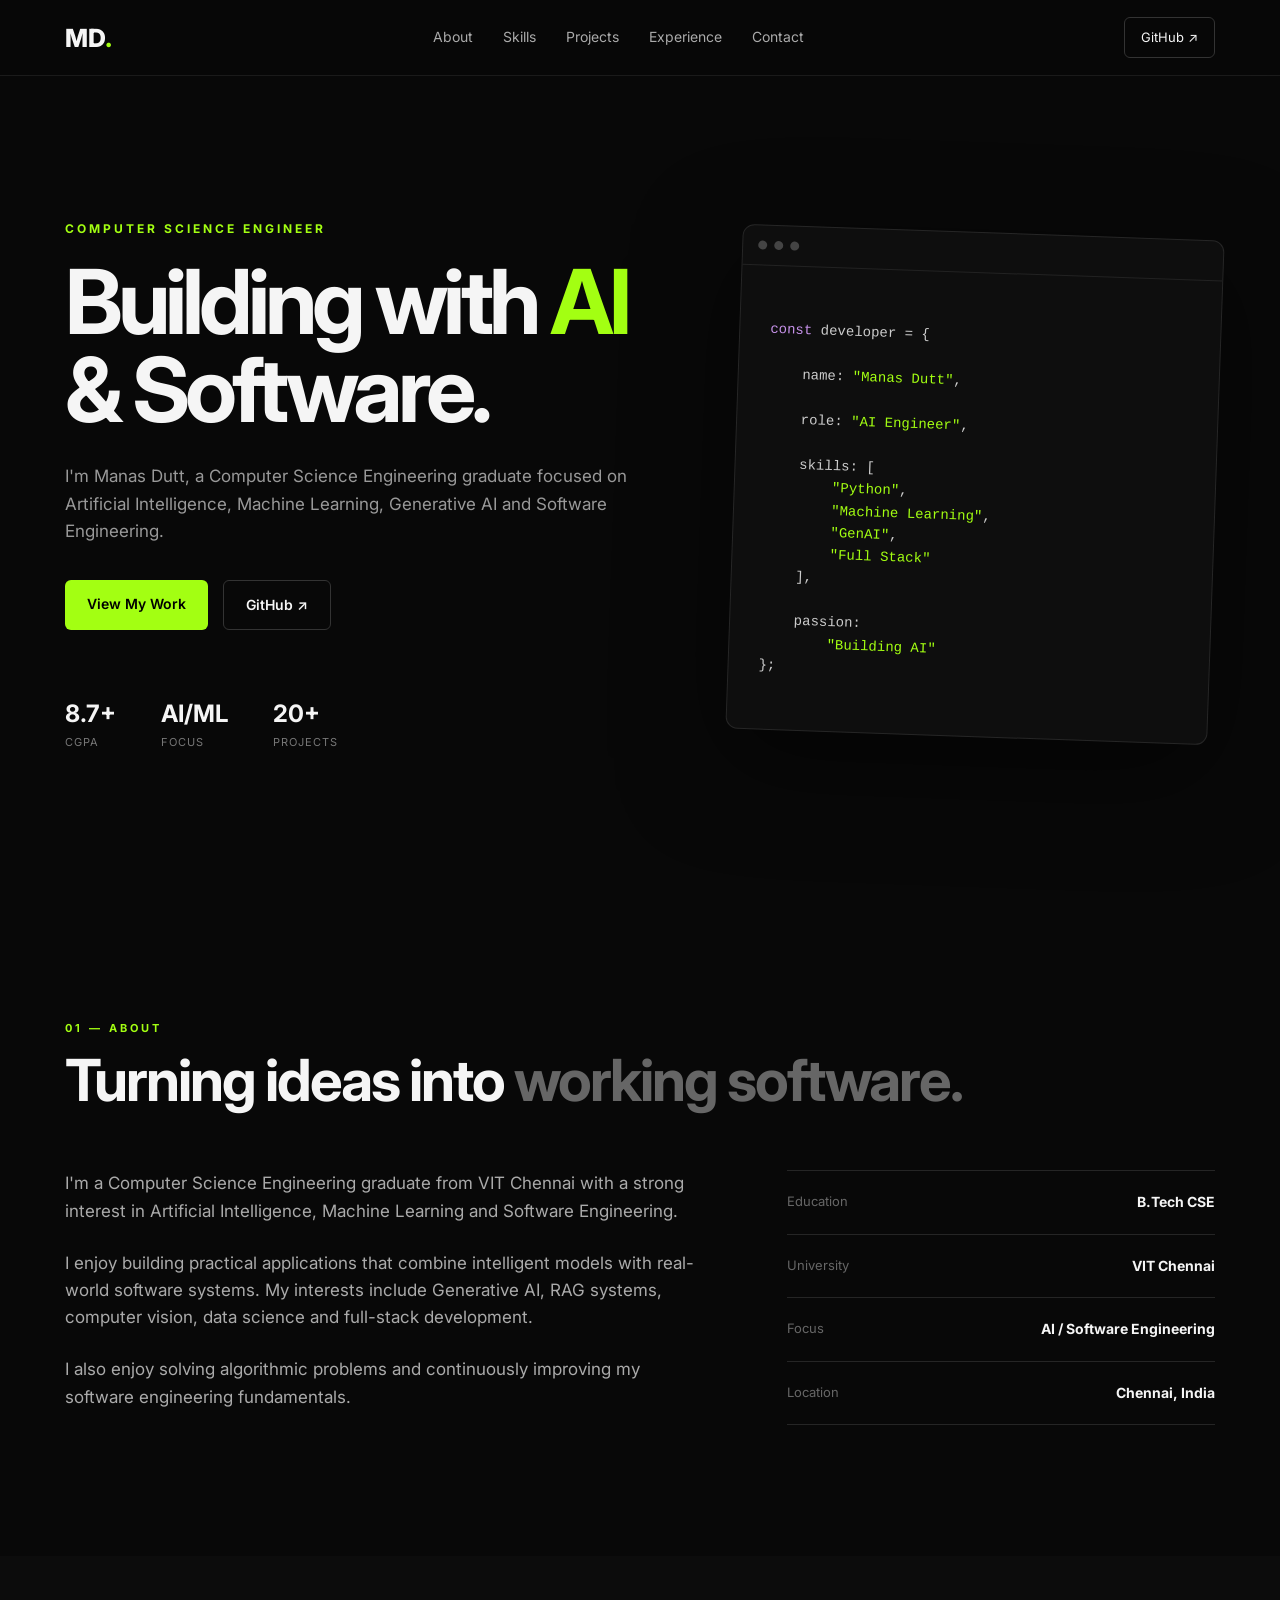
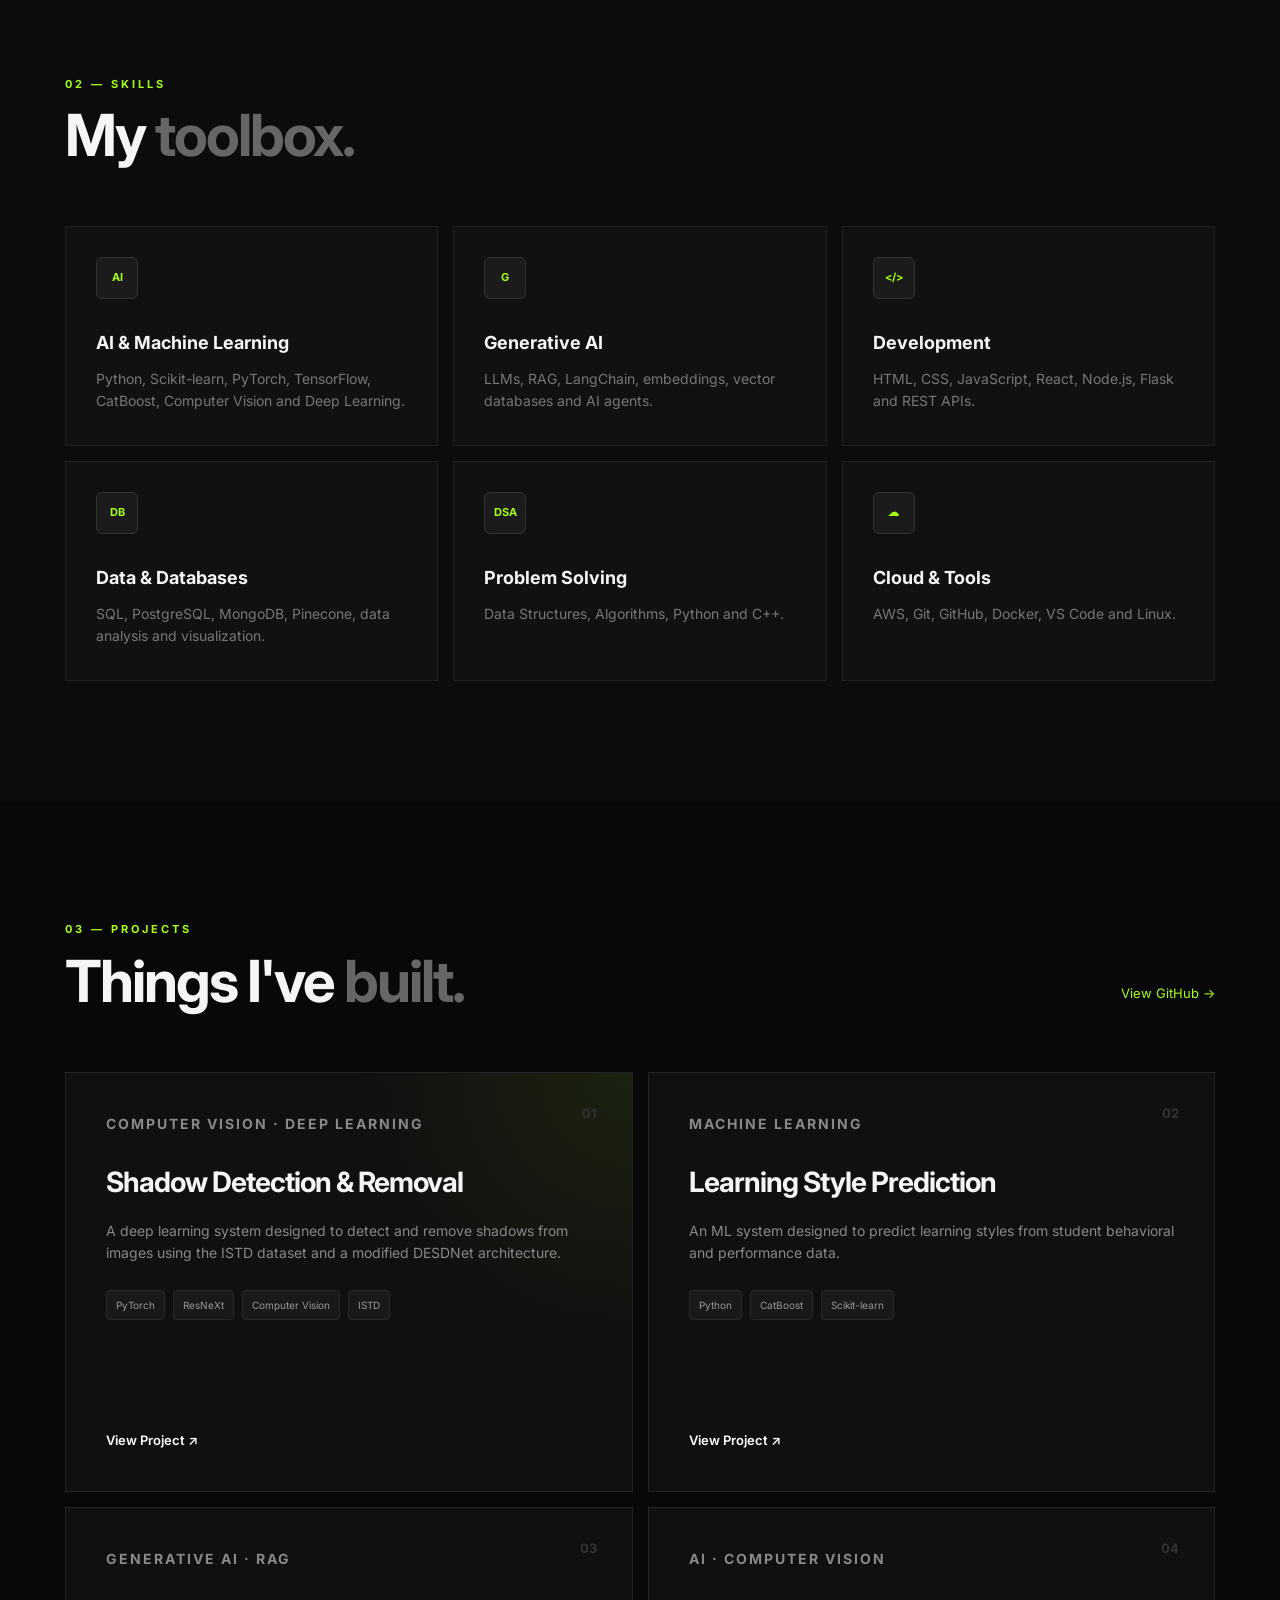
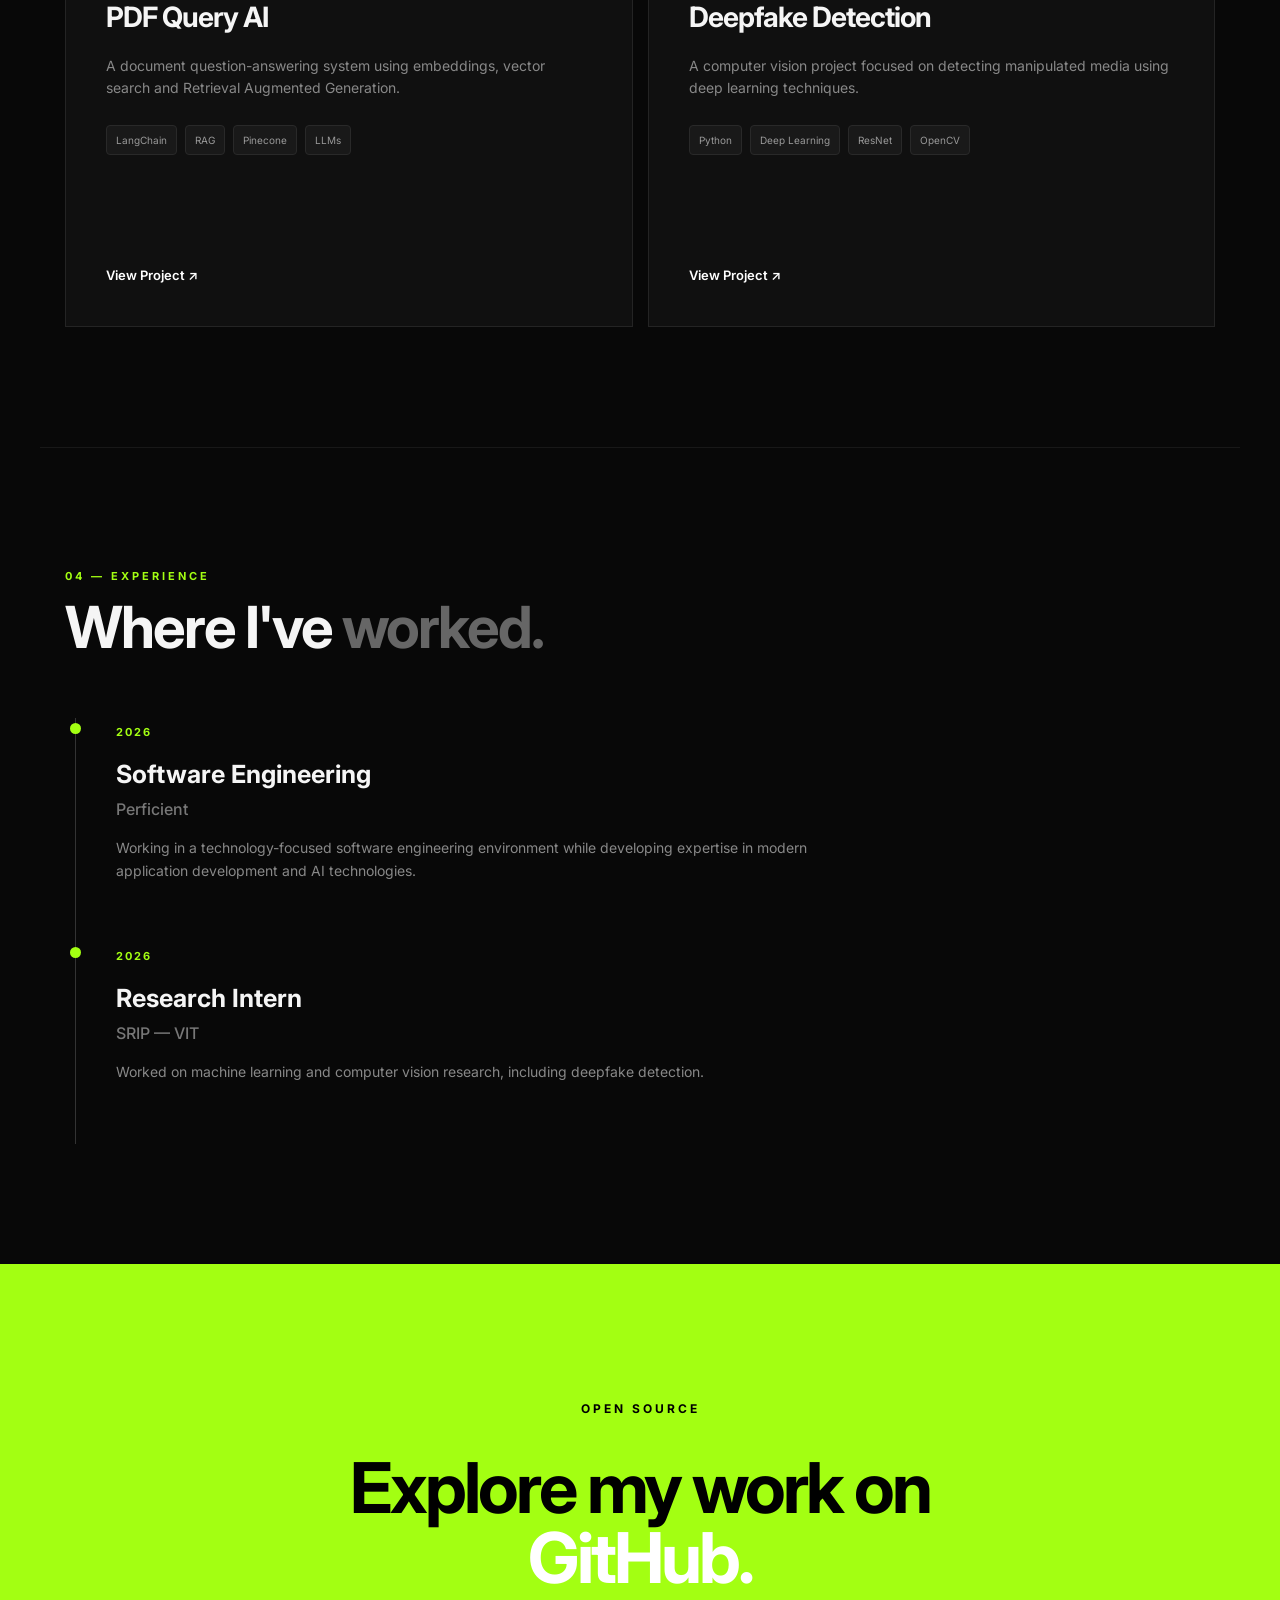
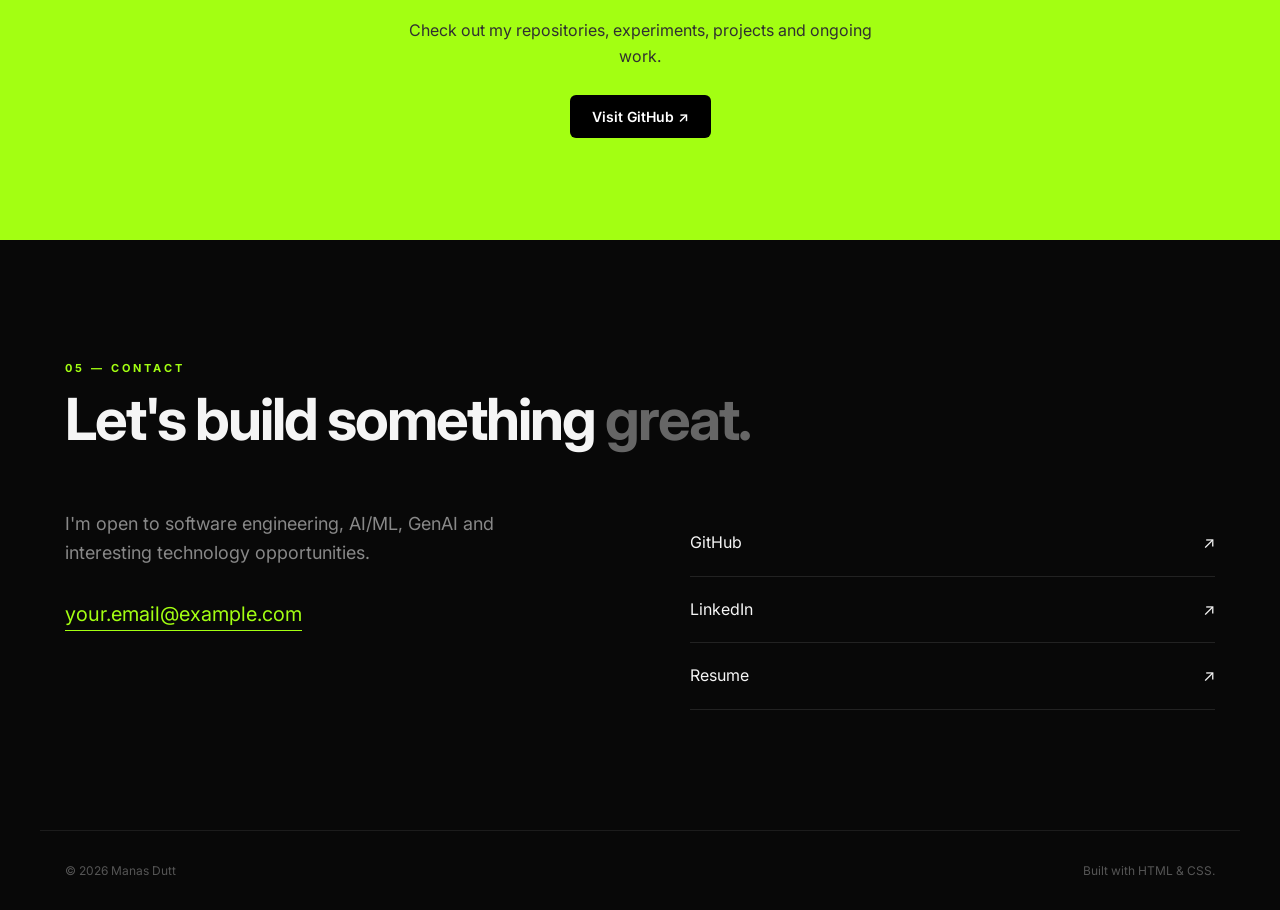
==== portfolio/index.html @ b327df37 "Add files via upload" ====
<!DOCTYPE html>
<html lang="en">
<head>
    <meta charset="UTF-8">
    <meta name="viewport" content="width=device-width, initial-scale=1.0">

    <title>Manas Dutt | AI & Software Engineer</title>

    <link rel="stylesheet" href="style.css">

    <link rel="preconnect" href="https://fonts.googleapis.com">
    <link rel="preconnect" href="https://fonts.gstatic.com" crossorigin>

    <link
        href="https://fonts.googleapis.com/css2?family=Inter:wght@400;500;600;700;800&display=swap"
        rel="stylesheet"
    >
</head>

<body>

<!-- ================= NAVBAR ================= -->

<header class="navbar">

    <div class="nav-container">

        <a href="#" class="logo">
            MD<span>.</span>
        </a>

        <nav>
            <a href="#about">About</a>
            <a href="#skills">Skills</a>
            <a href="#projects">Projects</a>
            <a href="#experience">Experience</a>
            <a href="#contact">Contact</a>
        </nav>

        <a
            href="https://github.com/manasdutt2003"
            target="_blank"
            class="github-btn"
        >
            GitHub ↗
        </a>

    </div>

</header>


<!-- ================= HERO ================= -->

<section class="hero">

    <div class="hero-content">

        <p class="eyebrow">
            COMPUTER SCIENCE ENGINEER
        </p>

        <h1>
            Building with
            <span>AI</span>
            & Software.
        </h1>

        <p class="hero-description">
            I'm Manas Dutt, a Computer Science Engineering graduate
            focused on Artificial Intelligence, Machine Learning,
            Generative AI and Software Engineering.
        </p>

        <div class="hero-buttons">

            <a href="#projects" class="primary-btn">
                View My Work
            </a>

            <a
                href="https://github.com/manasdutt2003"
                target="_blank"
                class="secondary-btn"
            >
                GitHub ↗
            </a>

        </div>


        <div class="hero-stats">

            <div>
                <strong>8.7+</strong>
                <span>CGPA</span>
            </div>

            <div>
                <strong>AI/ML</strong>
                <span>Focus</span>
            </div>

            <div>
                <strong>20+</strong>
                <span>Projects</span>
            </div>

        </div>

    </div>


    <!-- CODE VISUAL -->

    <div class="hero-visual">

        <div class="code-card">

            <div class="code-header">
                <span></span>
                <span></span>
                <span></span>
            </div>

            <pre><code>
<span class="purple">const</span> developer = {

    name: <span class="green">"Manas Dutt"</span>,

    role: <span class="green">"AI Engineer"</span>,

    skills: [
        <span class="green">"Python"</span>,
        <span class="green">"Machine Learning"</span>,
        <span class="green">"GenAI"</span>,
        <span class="green">"Full Stack"</span>
    ],

    passion:
        <span class="green">"Building AI"</span>
};
            </code></pre>

        </div>

    </div>

</section>


<!-- ================= ABOUT ================= -->

<section id="about" class="section">

    <div class="section-heading">

        <p>01 — ABOUT</p>

        <h2>
            Turning ideas into
            <span>working software.</span>
        </h2>

    </div>


    <div class="about-grid">

        <div class="about-text">

            <p>
                I'm a Computer Science Engineering graduate from
                VIT Chennai with a strong interest in Artificial
                Intelligence, Machine Learning and Software Engineering.
            </p>

            <p>
                I enjoy building practical applications that combine
                intelligent models with real-world software systems.
                My interests include Generative AI, RAG systems,
                computer vision, data science and full-stack development.
            </p>

            <p>
                I also enjoy solving algorithmic problems and continuously
                improving my software engineering fundamentals.
            </p>

        </div>


        <div class="about-card">

            <div class="about-item">
                <span>Education</span>
                <strong>B.Tech CSE</strong>
            </div>

            <div class="about-item">
                <span>University</span>
                <strong>VIT Chennai</strong>
            </div>

            <div class="about-item">
                <span>Focus</span>
                <strong>AI / Software Engineering</strong>
            </div>

            <div class="about-item">
                <span>Location</span>
                <strong>Chennai, India</strong>
            </div>

        </div>

    </div>

</section>


<!-- ================= SKILLS ================= -->

<section id="skills" class="section skills-section">

    <div class="section-heading">

        <p>02 — SKILLS</p>

        <h2>
            My <span>toolbox.</span>
        </h2>

    </div>


    <div class="skills-grid">


        <div class="skill-card">

            <div class="skill-icon">
                AI
            </div>

            <h3>
                AI & Machine Learning
            </h3>

            <p>
                Python, Scikit-learn, PyTorch, TensorFlow,
                CatBoost, Computer Vision and Deep Learning.
            </p>

        </div>


        <div class="skill-card">

            <div class="skill-icon">
                G
            </div>

            <h3>
                Generative AI
            </h3>

            <p>
                LLMs, RAG, LangChain, embeddings,
                vector databases and AI agents.
            </p>

        </div>


        <div class="skill-card">

            <div class="skill-icon">
                &lt;/&gt;
            </div>

            <h3>
                Development
            </h3>

            <p>
                HTML, CSS, JavaScript, React,
                Node.js, Flask and REST APIs.
            </p>

        </div>


        <div class="skill-card">

            <div class="skill-icon">
                DB
            </div>

            <h3>
                Data & Databases
            </h3>

            <p>
                SQL, PostgreSQL, MongoDB, Pinecone,
                data analysis and visualization.
            </p>

        </div>


        <div class="skill-card">

            <div class="skill-icon">
                DSA
            </div>

            <h3>
                Problem Solving
            </h3>

            <p>
                Data Structures, Algorithms,
                Python and C++.
            </p>

        </div>


        <div class="skill-card">

            <div class="skill-icon">
                ☁
            </div>

            <h3>
                Cloud & Tools
            </h3>

            <p>
                AWS, Git, GitHub, Docker,
                VS Code and Linux.
            </p>

        </div>

    </div>

</section>


<!-- ================= PROJECTS ================= -->

<section id="projects" class="section">

    <div class="section-heading project-heading">

        <div>

            <p>03 — PROJECTS</p>

            <h2>
                Things I've <span>built.</span>
            </h2>

        </div>


        <a
            href="https://github.com/manasdutt2003?tab=repositories"
            target="_blank"
            class="text-link"
        >
            View GitHub →
        </a>

    </div>


    <div class="projects-grid">


        <!-- PROJECT 1 -->

        <article class="project-card featured">

            <div class="project-number">
                01
            </div>

            <div class="project-content">

                <p class="project-type">
                    COMPUTER VISION · DEEP LEARNING
                </p>

                <h3>
                    Shadow Detection & Removal
                </h3>

                <p>
                    A deep learning system designed to detect and
                    remove shadows from images using the ISTD dataset
                    and a modified DESDNet architecture.
                </p>

                <div class="tags">

                    <span>PyTorch</span>
                    <span>ResNeXt</span>
                    <span>Computer Vision</span>
                    <span>ISTD</span>

                </div>

                <a
                    href="https://github.com/manasdutt2003/Shadow_detection_and_removal"
                    target="_blank"
                    class="project-link"
                >
                    View Project ↗
                </a>

            </div>

        </article>


        <!-- PROJECT 2 -->

        <article class="project-card">

            <div class="project-number">
                02
            </div>

            <div class="project-content">

                <p class="project-type">
                    MACHINE LEARNING
                </p>

                <h3>
                    Learning Style Prediction
                </h3>

                <p>
                    An ML system designed to predict learning styles
                    from student behavioral and performance data.
                </p>

                <div class="tags">

                    <span>Python</span>
                    <span>CatBoost</span>
                    <span>Scikit-learn</span>

                </div>

                <a
                    href="https://github.com/manasdutt2003"
                    target="_blank"
                    class="project-link"
                >
                    View Project ↗
                </a>

            </div>

        </article>


        <!-- PROJECT 3 -->

        <article class="project-card">

            <div class="project-number">
                03
            </div>

            <div class="project-content">

                <p class="project-type">
                    GENERATIVE AI · RAG
                </p>

                <h3>
                    PDF Query AI
                </h3>

                <p>
                    A document question-answering system using
                    embeddings, vector search and Retrieval
                    Augmented Generation.
                </p>

                <div class="tags">

                    <span>LangChain</span>
                    <span>RAG</span>
                    <span>Pinecone</span>
                    <span>LLMs</span>

                </div>

                <a
                    href="https://github.com/manasdutt2003/PDF_Query_using_LangChain_and_Cassandra"
                    target="_blank"
                    class="project-link"
                >
                    View Project ↗
                </a>

            </div>

        </article>


        <!-- PROJECT 4 -->

        <article class="project-card">

            <div class="project-number">
                04
            </div>

            <div class="project-content">

                <p class="project-type">
                    AI · COMPUTER VISION
                </p>

                <h3>
                    Deepfake Detection
                </h3>

                <p>
                    A computer vision project focused on detecting
                    manipulated media using deep learning techniques.
                </p>

                <div class="tags">

                    <span>Python</span>
                    <span>Deep Learning</span>
                    <span>ResNet</span>
                    <span>OpenCV</span>

                </div>

                <a
                    href="https://github.com/manasdutt2003"
                    target="_blank"
                    class="project-link"
                >
                    View Project ↗
                </a>

            </div>

        </article>


    </div>

</section>


<!-- ================= EXPERIENCE ================= -->

<section id="experience" class="section experience-section">

    <div class="section-heading">

        <p>04 — EXPERIENCE</p>

        <h2>
            Where I've <span>worked.</span>
        </h2>

    </div>


    <div class="timeline">


        <div class="timeline-item">

            <div class="timeline-dot"></div>

            <div class="timeline-content">

                <span class="timeline-date">
                    2026
                </span>

                <h3>
                    Software Engineering
                </h3>

                <h4>
                    Perficient
                </h4>

                <p>
                    Working in a technology-focused software engineering
                    environment while developing expertise in modern
                    application development and AI technologies.
                </p>

            </div>

        </div>


        <div class="timeline-item">

            <div class="timeline-dot"></div>

            <div class="timeline-content">

                <span class="timeline-date">
                    2026
                </span>

                <h3>
                    Research Intern
                </h3>

                <h4>
                    SRIP — VIT
                </h4>

                <p>
                    Worked on machine learning and computer vision
                    research, including deepfake detection.
                </p>

            </div>

        </div>


    </div>

</section>


<!-- ================= GITHUB CTA ================= -->

<section class="github-section">

    <div class="github-content">

        <p class="eyebrow">
            OPEN SOURCE
        </p>

        <h2>
            Explore my work on
            <span>GitHub.</span>
        </h2>

        <p>
            Check out my repositories, experiments,
            projects and ongoing work.
        </p>

        <a
            href="https://github.com/manasdutt2003"
            target="_blank"
            class="primary-btn"
        >
            Visit GitHub ↗
        </a>

    </div>

</section>


<!-- ================= CONTACT ================= -->

<section id="contact" class="section contact-section">

    <div class="section-heading">

        <p>05 — CONTACT</p>

        <h2>
            Let's build something <span>great.</span>
        </h2>

    </div>


    <div class="contact-grid">

        <div>

            <p class="contact-description">

                I'm open to software engineering,
                AI/ML, GenAI and interesting
                technology opportunities.

            </p>

            <!-- CHANGE THIS EMAIL -->

            <a
                href="mailto:your.email@example.com"
                class="email-link"
            >
                your.email@example.com
            </a>

        </div>


        <div class="social-links">

            <a
                href="https://github.com/manasdutt2003"
                target="_blank"
            >
                GitHub
                <span>↗</span>
            </a>

            <!-- ADD YOUR LINKEDIN URL -->

            <a
                href="https://www.linkedin.com/"
                target="_blank"
            >
                LinkedIn
                <span>↗</span>
            </a>

            <!-- ADD YOUR RESUME FILE -->

            <a href="resume.pdf">
                Resume
                <span>↗</span>
            </a>

        </div>

    </div>

</section>


<!-- ================= FOOTER ================= -->

<footer>

    <p>
        © 2026 Manas Dutt
    </p>

    <p>
        Built with HTML & CSS.
    </p>

</footer>


</body>
</html>
---- portfolio/style.css ----
/* =========================================
   GLOBAL
========================================= */

* {
    margin: 0;
    padding: 0;
    box-sizing: border-box;
}

html {
    scroll-behavior: smooth;
}

body {
    font-family: "Inter", sans-serif;
    background: #080808;
    color: #f5f5f5;
    line-height: 1.6;
}

a {
    text-decoration: none;
    color: inherit;
}

:root {
    --background: #080808;
    --card: #111111;
    --border: #252525;
    --text: #f5f5f5;
    --muted: #999999;
    --accent: #a3ff12;
}


/* =========================================
   NAVBAR
========================================= */

.navbar {
    position: fixed;
    top: 0;
    width: 100%;
    z-index: 1000;

    background: rgba(8, 8, 8, 0.85);
    backdrop-filter: blur(15px);

    border-bottom: 1px solid rgba(255, 255, 255, 0.08);
}

.nav-container {
    max-width: 1200px;
    margin: auto;

    height: 75px;

    display: flex;
    align-items: center;
    justify-content: space-between;

    padding: 0 25px;
}

.logo {
    font-size: 25px;
    font-weight: 800;
}

.logo span {
    color: var(--accent);
}

nav {
    display: flex;
    gap: 30px;
}

nav a {
    font-size: 14px;
    color: #aaa;
    transition: 0.3s;
}

nav a:hover {
    color: var(--accent);
}

.github-btn {
    border: 1px solid #333;
    padding: 9px 16px;
    border-radius: 6px;

    font-size: 13px;

    transition: 0.3s;
}

.github-btn:hover {
    border-color: var(--accent);
    color: var(--accent);
}


/* =========================================
   HERO
========================================= */

.hero {
    max-width: 1200px;
    min-height: 100vh;

    margin: auto;

    padding: 150px 25px 80px;

    display: grid;
    grid-template-columns: 1.1fr 0.9fr;

    align-items: center;

    gap: 80px;
}

.eyebrow {
    color: var(--accent);

    font-size: 12px;
    font-weight: 700;

    letter-spacing: 3px;

    margin-bottom: 20px;
}

.hero h1 {
    font-size: clamp(55px, 7vw, 92px);

    line-height: 0.98;

    letter-spacing: -5px;

    max-width: 750px;
}

.hero h1 span {
    color: var(--accent);
}

.hero-description {
    color: var(--muted);

    font-size: 17px;

    max-width: 600px;

    margin-top: 30px;
}

.hero-buttons {
    display: flex;

    gap: 15px;

    margin-top: 35px;
}

.primary-btn,
.secondary-btn {
    padding: 13px 22px;

    border-radius: 6px;

    font-size: 14px;
    font-weight: 600;

    transition: 0.3s;
}

.primary-btn {
    background: var(--accent);

    color: #000;
}

.primary-btn:hover {
    transform: translateY(-3px);

    box-shadow:
        0 10px 30px rgba(163, 255, 18, 0.15);
}

.secondary-btn {
    border: 1px solid #333;
}

.secondary-btn:hover {
    border-color: var(--accent);

    color: var(--accent);
}


/* =========================================
   HERO STATS
========================================= */

.hero-stats {
    display: flex;

    gap: 45px;

    margin-top: 65px;
}

.hero-stats div {
    display: flex;

    flex-direction: column;
}

.hero-stats strong {
    font-size: 24px;
}

.hero-stats span {
    color: #777;

    font-size: 11px;

    text-transform: uppercase;

    letter-spacing: 1px;
}


/* =========================================
   CODE CARD
========================================= */

.code-card {
    background: #0e0e0e;

    border: 1px solid #262626;

    border-radius: 12px;

    box-shadow:
        0 30px 100px rgba(0, 0, 0, 0.5);

    transform: rotate(2deg);

    transition: 0.4s;
}

.code-card:hover {
    transform:
        rotate(0deg)
        translateY(-8px);
}

.code-header {
    height: 40px;

    display: flex;

    align-items: center;

    gap: 7px;

    padding: 0 15px;

    border-bottom: 1px solid #222;
}

.code-header span {
    width: 9px;
    height: 9px;

    border-radius: 50%;

    background: #444;
}

.code-card pre {
    padding: 30px;

    font-size: 14px;

    overflow-x: auto;
}

.code-card code {
    color: #ccc;
}

.purple {
    color: #c792ea;
}

.green {
    color: var(--accent);
}


/* =========================================
   SECTIONS
========================================= */

.section {
    max-width: 1200px;

    margin: auto;

    padding: 120px 25px;
}

.section-heading {
    margin-bottom: 60px;
}

.section-heading p {
    color: var(--accent);

    font-size: 11px;

    font-weight: 700;

    letter-spacing: 3px;

    margin-bottom: 12px;
}

.section-heading h2 {
    font-size: clamp(35px, 5vw, 58px);

    letter-spacing: -2px;

    line-height: 1.05;
}

.section-heading h2 span {
    color: #666;
}


/* =========================================
   ABOUT
========================================= */

.about-grid {
    display: grid;

    grid-template-columns: 1.2fr 0.8fr;

    gap: 80px;
}

.about-text {
    color: #aaa;

    font-size: 17px;
}

.about-text p {
    margin-bottom: 25px;
}

.about-card {
    border-top: 1px solid var(--border);
}

.about-item {
    padding: 20px 0;

    border-bottom: 1px solid var(--border);

    display: flex;

    justify-content: space-between;

    gap: 20px;
}

.about-item span {
    color: #666;

    font-size: 13px;
}

.about-item strong {
    font-size: 14px;

    text-align: right;
}


/* =========================================
   SKILLS
========================================= */

.skills-section {
    max-width: none;

    background: #0c0c0c;

    padding-left:
        max(25px, calc((100vw - 1150px) / 2));

    padding-right:
        max(25px, calc((100vw - 1150px) / 2));
}

.skills-grid {
    display: grid;

    grid-template-columns: repeat(3, 1fr);

    gap: 15px;
}

.skill-card {
    background: #111;

    border: 1px solid #202020;

    padding: 30px;

    min-height: 220px;

    transition: 0.3s;
}

.skill-card:hover {
    transform: translateY(-5px);

    border-color: #444;
}

.skill-icon {
    width: 42px;
    height: 42px;

    display: flex;

    align-items: center;
    justify-content: center;

    background: #1b1b1b;

    border: 1px solid #333;

    border-radius: 6px;

    color: var(--accent);

    font-size: 11px;

    font-weight: 700;

    margin-bottom: 30px;
}

.skill-card h3 {
    font-size: 18px;

    margin-bottom: 10px;
}

.skill-card p {
    color: #777;

    font-size: 14px;
}


/* =========================================
   PROJECTS
========================================= */

.project-heading {
    display: flex;

    justify-content: space-between;

    align-items: end;
}

.text-link {
    color: var(--accent);

    font-size: 13px;

    margin-bottom: 8px;
}

.projects-grid {
    display: grid;

    grid-template-columns: repeat(2, 1fr);

    gap: 15px;
}

.project-card {
    position: relative;

    background: #101010;

    border: 1px solid #242424;

    padding: 40px;

    min-height: 420px;

    overflow: hidden;

    transition: 0.3s;
}

.project-card:hover {
    border-color: #444;

    transform: translateY(-5px);
}

.project-card.featured {
    background:
        radial-gradient(
            circle at top right,
            rgba(163, 255, 18, 0.08),
            transparent 40%
        ),
        #101010;
}

.project-number {
    position: absolute;

    top: 30px;
    right: 35px;

    color: #333;

    font-size: 13px;

    font-weight: 700;
}

.project-content {
    position: relative;

    z-index: 2;

    height: 100%;

    display: flex;

    flex-direction: column;

    align-items: flex-start;
}

.project-type {
    color: var(--accent);

    font-size: 10px;

    letter-spacing: 2px;

    font-weight: 700;

    margin-bottom: 25px;
}

.project-card h3 {
    font-size: 28px;

    margin-bottom: 15px;

    letter-spacing: -1px;
}

.project-card p {
    color: #888;

    font-size: 14px;

    max-width: 500px;
}

.tags {
    display: flex;

    flex-wrap: wrap;

    gap: 8px;

    margin-top: 25px;
}

.tags span {
    background: #191919;

    border: 1px solid #292929;

    color: #999;

    padding: 6px 9px;

    font-size: 10px;

    border-radius: 4px;
}

.project-link {
    margin-top: auto;

    padding-top: 40px;

    color: white;

    font-size: 13px;

    font-weight: 600;

    transition: 0.3s;
}

.project-link:hover {
    color: var(--accent);
}


/* =========================================
   EXPERIENCE
========================================= */

.experience-section {
    border-top: 1px solid #181818;
}

.timeline {
    max-width: 800px;

    border-left: 1px solid #333;

    padding-left: 40px;

    margin-left: 10px;
}

.timeline-item {
    position: relative;

    padding-bottom: 60px;
}

.timeline-dot {
    position: absolute;

    width: 11px;
    height: 11px;

    border-radius: 50%;

    background: var(--accent);

    left: -46px;

    top: 5px;
}

.timeline-date {
    color: var(--accent);

    font-size: 11px;

    font-weight: 700;

    letter-spacing: 2px;
}

.timeline-content h3 {
    margin-top: 10px;

    font-size: 25px;
}

.timeline-content h4 {
    color: #777;

    font-weight: 500;

    margin-top: 3px;
}

.timeline-content p {
    color: #888;

    margin-top: 15px;

    font-size: 14px;
}


/* =========================================
   GITHUB SECTION
========================================= */

.github-section {
    background: var(--accent);

    color: #000;

    padding: 110px 25px;

    text-align: center;
}

.github-content {
    max-width: 700px;

    margin: auto;
}

.github-section .eyebrow {
    color: #000;
}

.github-section h2 {
    font-size: clamp(40px, 6vw, 70px);

    line-height: 1;

    letter-spacing: -3px;
}

.github-section h2 span {
    color: white;
}

.github-section p {
    margin: 25px auto 35px;

    max-width: 500px;

    color: #303030;
}

.github-section .primary-btn {
    background: #000;

    color: white;
}


/* =========================================
   CONTACT
========================================= */

.contact-grid {
    display: grid;

    grid-template-columns: 1fr 1fr;

    gap: 100px;
}

.contact-description {
    color: #888;

    font-size: 18px;

    max-width: 500px;

    margin-bottom: 30px;
}

.email-link {
    color: var(--accent);

    font-size: 20px;

    border-bottom: 1px solid var(--accent);

    padding-bottom: 4px;
}

.social-links {
    display: flex;

    flex-direction: column;
}

.social-links a {
    padding: 20px 0;

    border-bottom: 1px solid #222;

    display: flex;

    justify-content: space-between;

    font-size: 16px;

    transition: 0.3s;
}

.social-links a:hover {
    color: var(--accent);

    padding-left: 10px;
}


/* =========================================
   FOOTER
========================================= */

footer {
    border-top: 1px solid #1c1c1c;

    max-width: 1200px;

    margin: auto;

    padding: 30px 25px;

    display: flex;

    justify-content: space-between;

    color: #555;

    font-size: 12px;
}


/* =========================================
   TABLET
========================================= */

@media (max-width: 900px) {

    nav {
        display: none;
    }

    .hero {
        grid-template-columns: 1fr;

        gap: 50px;
    }

    .hero-visual {
        max-width: 650px;
    }

    .about-grid {
        grid-template-columns: 1fr;
    }

    .skills-grid {
        grid-template-columns: repeat(2, 1fr);
    }

    .projects-grid {
        grid-template-columns: 1fr;
    }

    .contact-grid {
        grid-template-columns: 1fr;

        gap: 50px;
    }

}


/* =========================================
   MOBILE
========================================= */

@media (max-width: 600px) {

    .nav-container {
        height: 65px;
    }

    .github-btn {
        display: none;
    }

    .hero {
        padding-top: 120px;
    }

    .hero h1 {
        font-size: 54px;

        letter-spacing: -3px;
    }

    .hero-description {
        font-size: 15px;
    }

    .hero-stats {
        gap: 25px;
    }

    .section {
        padding-top: 80px;

        padding-bottom: 80px;
    }

    .skills-grid {
        grid-template-columns: 1fr;
    }

    .project-card {
        padding: 30px;

        min-height: 400px;
    }

    .project-card h3 {
        font-size: 24px;
    }

    .code-card pre {
        padding: 20px;

        font-size: 11px;
    }

    .github-section {
        padding: 80px 25px;
    }

    footer {
        flex-direction: column;

        gap: 10px;
    }

}
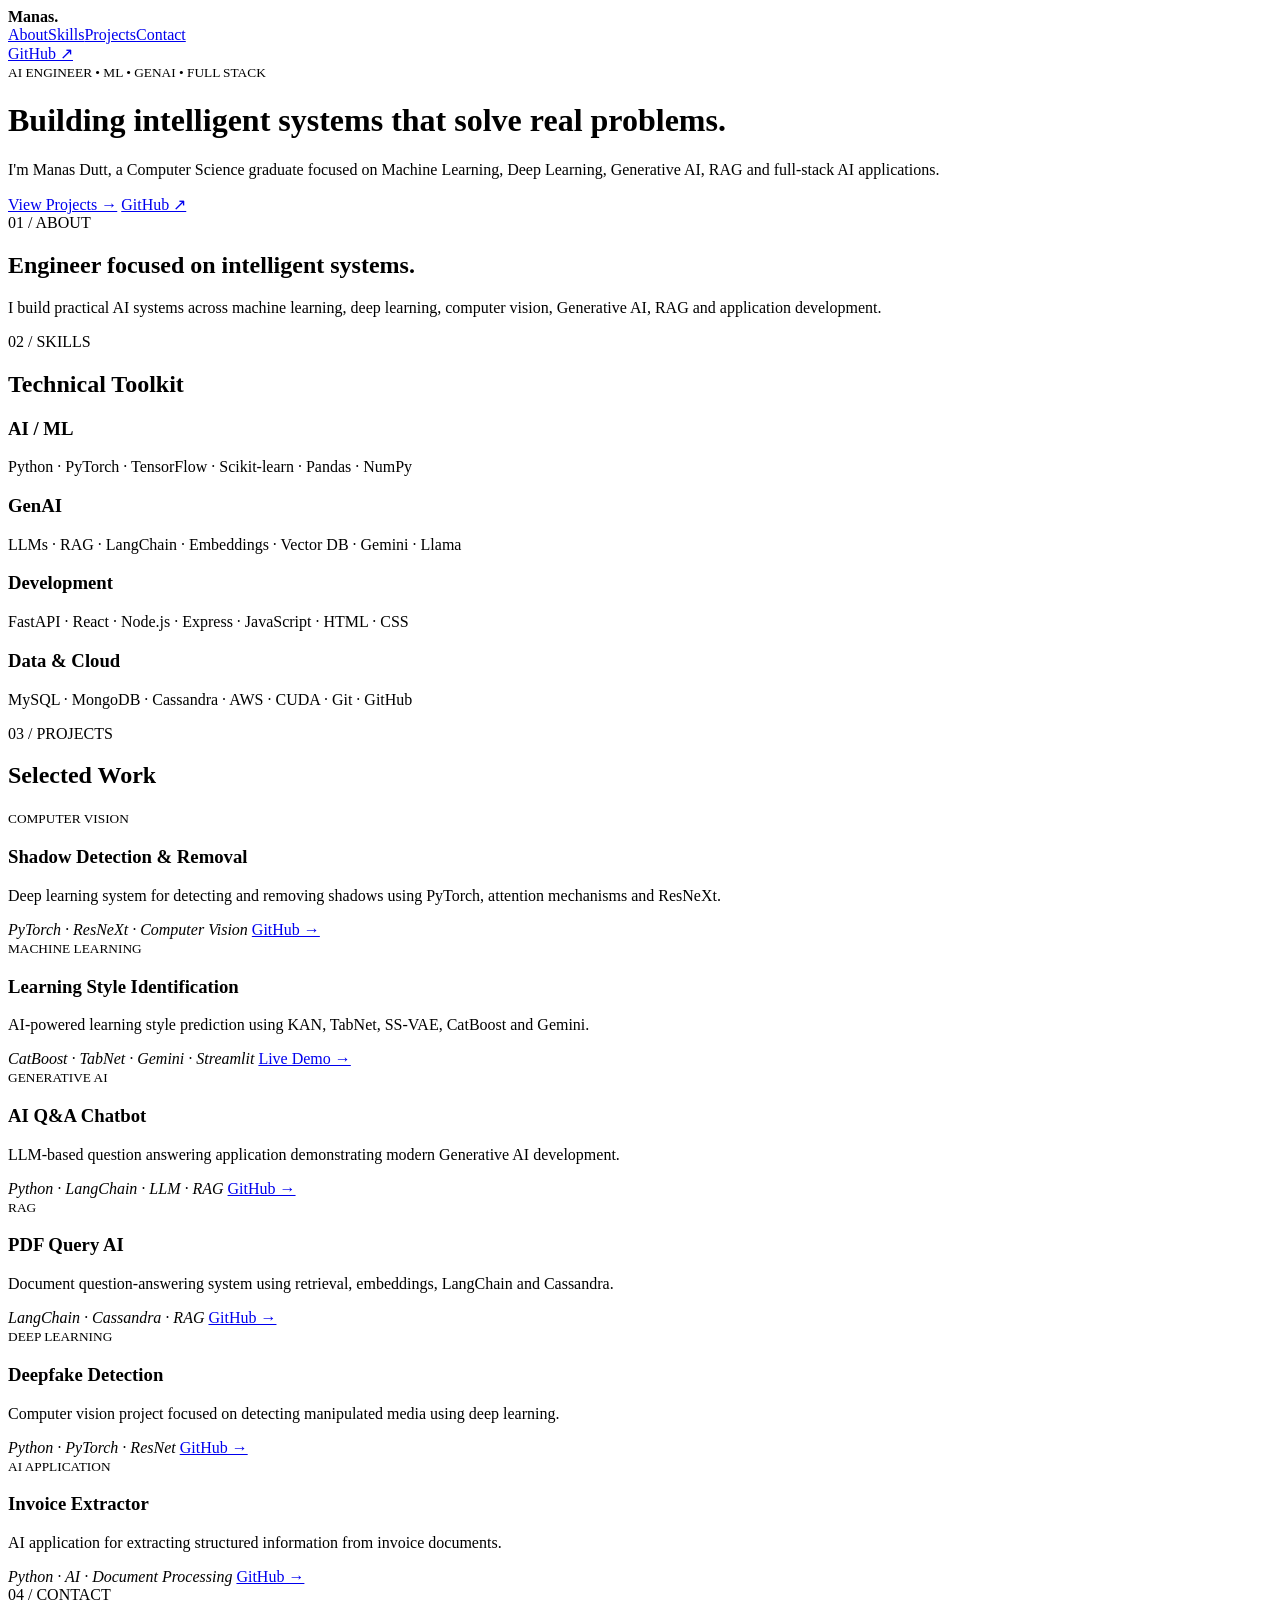
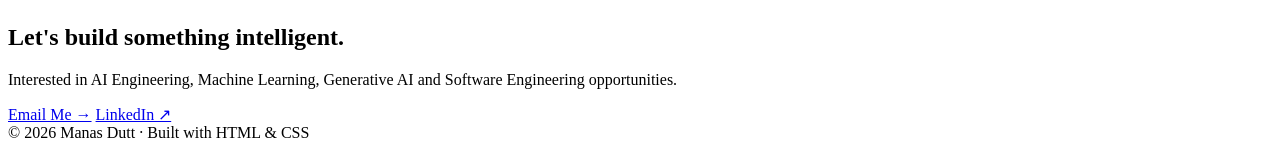
==== commit 43f1110a: "Add files via upload" ====
--- a/portfolio/index.html
+++ b/portfolio/index.html
@@ -1,771 +1,110 @@
 <!DOCTYPE html>
 <html lang="en">
 <head>
-    <meta charset="UTF-8">
-    <meta name="viewport" content="width=device-width, initial-scale=1.0">
-
-    <title>Manas Dutt | AI & Software Engineer</title>
-
-    <link rel="stylesheet" href="style.css">
-
-    <link rel="preconnect" href="https://fonts.googleapis.com">
-    <link rel="preconnect" href="https://fonts.gstatic.com" crossorigin>
-
-    <link
-        href="https://fonts.googleapis.com/css2?family=Inter:wght@400;500;600;700;800&display=swap"
-        rel="stylesheet"
-    >
+<meta charset="UTF-8">
+<meta name="viewport" content="width=device-width,initial-scale=1">
+<title>Manas Dutt | AI Engineer</title>
+<link rel="stylesheet" href="index.css">
 </head>
-
 <body>
 
-<!-- ================= NAVBAR ================= -->
+<nav>
+  <b>Manas<span>.</span></b>
+  <div><a href="#about">About</a><a href="#skills">Skills</a><a href="#projects">Projects</a><a href="#contact">Contact</a></div>
+  <a href="https://github.com/manasdutt2003" target="_blank">GitHub ↗</a>
+</nav>
 
-<header class="navbar">
-
-    <div class="nav-container">
-
-        <a href="#" class="logo">
-            MD<span>.</span>
-        </a>
-
-        <nav>
-            <a href="#about">About</a>
-            <a href="#skills">Skills</a>
-            <a href="#projects">Projects</a>
-            <a href="#experience">Experience</a>
-            <a href="#contact">Contact</a>
-        </nav>
-
-        <a
-            href="https://github.com/manasdutt2003"
-            target="_blank"
-            class="github-btn"
-        >
-            GitHub ↗
-        </a>
-
-    </div>
-
+<header>
+  <small>AI ENGINEER • ML • GENAI • FULL STACK</small>
+  <h1>Building intelligent <span>systems</span> that solve real problems.</h1>
+  <p>I'm Manas Dutt, a Computer Science graduate focused on Machine Learning, Deep Learning, Generative AI, RAG and full-stack AI applications.</p>
+  <a class="btn" href="#projects">View Projects →</a>
+  <a class="btn alt" href="https://github.com/manasdutt2003" target="_blank">GitHub ↗</a>
 </header>
 
-
-<!-- ================= HERO ================= -->
-
-<section class="hero">
-
-    <div class="hero-content">
-
-        <p class="eyebrow">
-            COMPUTER SCIENCE ENGINEER
-        </p>
-
-        <h1>
-            Building with
-            <span>AI</span>
-            & Software.
-        </h1>
-
-        <p class="hero-description">
-            I'm Manas Dutt, a Computer Science Engineering graduate
-            focused on Artificial Intelligence, Machine Learning,
-            Generative AI and Software Engineering.
-        </p>
-
-        <div class="hero-buttons">
-
-            <a href="#projects" class="primary-btn">
-                View My Work
-            </a>
-
-            <a
-                href="https://github.com/manasdutt2003"
-                target="_blank"
-                class="secondary-btn"
-            >
-                GitHub ↗
-            </a>
-
-        </div>
-
-
-        <div class="hero-stats">
-
-            <div>
-                <strong>8.7+</strong>
-                <span>CGPA</span>
-            </div>
-
-            <div>
-                <strong>AI/ML</strong>
-                <span>Focus</span>
-            </div>
-
-            <div>
-                <strong>20+</strong>
-                <span>Projects</span>
-            </div>
-
-        </div>
-
-    </div>
-
-
-    <!-- CODE VISUAL -->
-
-    <div class="hero-visual">
-
-        <div class="code-card">
-
-            <div class="code-header">
-                <span></span>
-                <span></span>
-                <span></span>
-            </div>
-
-            <pre><code>
-<span class="purple">const</span> developer = {
-
-    name: <span class="green">"Manas Dutt"</span>,
-
-    role: <span class="green">"AI Engineer"</span>,
-
-    skills: [
-        <span class="green">"Python"</span>,
-        <span class="green">"Machine Learning"</span>,
-        <span class="green">"GenAI"</span>,
-        <span class="green">"Full Stack"</span>
-    ],
-
-    passion:
-        <span class="green">"Building AI"</span>
-};
-            </code></pre>
-
-        </div>
-
-    </div>
-
+<section id="about">
+  <label>01 / ABOUT</label>
+  <h2>Engineer focused on <span>intelligent systems.</span></h2>
+  <p>I build practical AI systems across machine learning, deep learning, computer vision, Generative AI, RAG and application development.</p>
 </section>
 
-
-<!-- ================= ABOUT ================= -->
-
-<section id="about" class="section">
-
-    <div class="section-heading">
-
-        <p>01 — ABOUT</p>
-
-        <h2>
-            Turning ideas into
-            <span>working software.</span>
-        </h2>
-
-    </div>
-
-
-    <div class="about-grid">
-
-        <div class="about-text">
-
-            <p>
-                I'm a Computer Science Engineering graduate from
-                VIT Chennai with a strong interest in Artificial
-                Intelligence, Machine Learning and Software Engineering.
-            </p>
-
-            <p>
-                I enjoy building practical applications that combine
-                intelligent models with real-world software systems.
-                My interests include Generative AI, RAG systems,
-                computer vision, data science and full-stack development.
-            </p>
-
-            <p>
-                I also enjoy solving algorithmic problems and continuously
-                improving my software engineering fundamentals.
-            </p>
-
-        </div>
-
-
-        <div class="about-card">
-
-            <div class="about-item">
-                <span>Education</span>
-                <strong>B.Tech CSE</strong>
-            </div>
-
-            <div class="about-item">
-                <span>University</span>
-                <strong>VIT Chennai</strong>
-            </div>
-
-            <div class="about-item">
-                <span>Focus</span>
-                <strong>AI / Software Engineering</strong>
-            </div>
-
-            <div class="about-item">
-                <span>Location</span>
-                <strong>Chennai, India</strong>
-            </div>
-
-        </div>
-
-    </div>
-
+<section id="skills">
+  <label>02 / SKILLS</label>
+  <h2>Technical <span>Toolkit</span></h2>
+  <div class="skills">
+    <article><h3>AI / ML</h3><p>Python · PyTorch · TensorFlow · Scikit-learn · Pandas · NumPy</p></article>
+    <article><h3>GenAI</h3><p>LLMs · RAG · LangChain · Embeddings · Vector DB · Gemini · Llama</p></article>
+    <article><h3>Development</h3><p>FastAPI · React · Node.js · Express · JavaScript · HTML · CSS</p></article>
+    <article><h3>Data & Cloud</h3><p>MySQL · MongoDB · Cassandra · AWS · CUDA · Git · GitHub</p></article>
+  </div>
 </section>
 
+<section id="projects">
+  <label>03 / PROJECTS</label>
+  <h2>Selected <span>Work</span></h2>
 
-<!-- ================= SKILLS ================= -->
+  <div class="projects">
 
-<section id="skills" class="section skills-section">
+    <article>
+      <small>COMPUTER VISION</small>
+      <h3>Shadow Detection & Removal</h3>
+      <p>Deep learning system for detecting and removing shadows using PyTorch, attention mechanisms and ResNeXt.</p>
+      <em>PyTorch · ResNeXt · Computer Vision</em>
+      <a href="https://github.com/manasdutt2003/Shadow_detection_and_removal" target="_blank">GitHub →</a>
+    </article>
 
-    <div class="section-heading">
+    <article>
+      <small>MACHINE LEARNING</small>
+      <h3>Learning Style Identification</h3>
+      <p>AI-powered learning style prediction using KAN, TabNet, SS-VAE, CatBoost and Gemini.</p>
+      <em>CatBoost · TabNet · Gemini · Streamlit</em>
+      <a href="https://learning-style-identification-using-semi-supervised-learning-6.streamlit.app/" target="_blank">Live Demo →</a>
+    </article>
 
-        <p>02 — SKILLS</p>
+    <article>
+      <small>GENERATIVE AI</small>
+      <h3>AI Q&A Chatbot</h3>
+      <p>LLM-based question answering application demonstrating modern Generative AI development.</p>
+      <em>Python · LangChain · LLM · RAG</em>
+      <a href="https://github.com/manasdutt2003/Q-A_ChatBot" target="_blank">GitHub →</a>
+    </article>
 
-        <h2>
-            My <span>toolbox.</span>
-        </h2>
+    <article>
+      <small>RAG</small>
+      <h3>PDF Query AI</h3>
+      <p>Document question-answering system using retrieval, embeddings, LangChain and Cassandra.</p>
+      <em>LangChain · Cassandra · RAG</em>
+      <a href="https://github.com/manasdutt2003/PDF_Query_using_LangChain_and_Cassandra" target="_blank">GitHub →</a>
+    </article>
 
-    </div>
+    <article>
+      <small>DEEP LEARNING</small>
+      <h3>Deepfake Detection</h3>
+      <p>Computer vision project focused on detecting manipulated media using deep learning.</p>
+      <em>Python · PyTorch · ResNet</em>
+      <a href="https://github.com/manasdutt2003/Deepfake-Detection-Model" target="_blank">GitHub →</a>
+    </article>
 
+    <article>
+      <small>AI APPLICATION</small>
+      <h3>Invoice Extractor</h3>
+      <p>AI application for extracting structured information from invoice documents.</p>
+      <em>Python · AI · Document Processing</em>
+      <a href="https://github.com/manasdutt2003/InvoiceExtractor" target="_blank">GitHub →</a>
+    </article>
 
-    <div class="skills-grid">
-
-
-        <div class="skill-card">
-
-            <div class="skill-icon">
-                AI
-            </div>
-
-            <h3>
-                AI & Machine Learning
-            </h3>
-
-            <p>
-                Python, Scikit-learn, PyTorch, TensorFlow,
-                CatBoost, Computer Vision and Deep Learning.
-            </p>
-
-        </div>
-
-
-        <div class="skill-card">
-
-            <div class="skill-icon">
-                G
-            </div>
-
-            <h3>
-                Generative AI
-            </h3>
-
-            <p>
-                LLMs, RAG, LangChain, embeddings,
-                vector databases and AI agents.
-            </p>
-
-        </div>
-
-
-        <div class="skill-card">
-
-            <div class="skill-icon">
-                &lt;/&gt;
-            </div>
-
-            <h3>
-                Development
-            </h3>
-
-            <p>
-                HTML, CSS, JavaScript, React,
-                Node.js, Flask and REST APIs.
-            </p>
-
-        </div>
-
-
-        <div class="skill-card">
-
-            <div class="skill-icon">
-                DB
-            </div>
-
-            <h3>
-                Data & Databases
-            </h3>
-
-            <p>
-                SQL, PostgreSQL, MongoDB, Pinecone,
-                data analysis and visualization.
-            </p>
-
-        </div>
-
-
-        <div class="skill-card">
-
-            <div class="skill-icon">
-                DSA
-            </div>
-
-            <h3>
-                Problem Solving
-            </h3>
-
-            <p>
-                Data Structures, Algorithms,
-                Python and C++.
-            </p>
-
-        </div>
-
-
-        <div class="skill-card">
-
-            <div class="skill-icon">
-                ☁
-            </div>
-
-            <h3>
-                Cloud & Tools
-            </h3>
-
-            <p>
-                AWS, Git, GitHub, Docker,
-                VS Code and Linux.
-            </p>
-
-        </div>
-
-    </div>
-
+  </div>
 </section>
 
-
-<!-- ================= PROJECTS ================= -->
-
-<section id="projects" class="section">
-
-    <div class="section-heading project-heading">
-
-        <div>
-
-            <p>03 — PROJECTS</p>
-
-            <h2>
-                Things I've <span>built.</span>
-            </h2>
-
-        </div>
-
-
-        <a
-            href="https://github.com/manasdutt2003?tab=repositories"
-            target="_blank"
-            class="text-link"
-        >
-            View GitHub →
-        </a>
-
-    </div>
-
-
-    <div class="projects-grid">
-
-
-        <!-- PROJECT 1 -->
-
-        <article class="project-card featured">
-
-            <div class="project-number">
-                01
-            </div>
-
-            <div class="project-content">
-
-                <p class="project-type">
-                    COMPUTER VISION · DEEP LEARNING
-                </p>
-
-                <h3>
-                    Shadow Detection & Removal
-                </h3>
-
-                <p>
-                    A deep learning system designed to detect and
-                    remove shadows from images using the ISTD dataset
-                    and a modified DESDNet architecture.
-                </p>
-
-                <div class="tags">
-
-                    <span>PyTorch</span>
-                    <span>ResNeXt</span>
-                    <span>Computer Vision</span>
-                    <span>ISTD</span>
-
-                </div>
-
-                <a
-                    href="https://github.com/manasdutt2003/Shadow_detection_and_removal"
-                    target="_blank"
-                    class="project-link"
-                >
-                    View Project ↗
-                </a>
-
-            </div>
-
-        </article>
-
-
-        <!-- PROJECT 2 -->
-
-        <article class="project-card">
-
-            <div class="project-number">
-                02
-            </div>
-
-            <div class="project-content">
-
-                <p class="project-type">
-                    MACHINE LEARNING
-                </p>
-
-                <h3>
-                    Learning Style Prediction
-                </h3>
-
-                <p>
-                    An ML system designed to predict learning styles
-                    from student behavioral and performance data.
-                </p>
-
-                <div class="tags">
-
-                    <span>Python</span>
-                    <span>CatBoost</span>
-                    <span>Scikit-learn</span>
-
-                </div>
-
-                <a
-                    href="https://github.com/manasdutt2003"
-                    target="_blank"
-                    class="project-link"
-                >
-                    View Project ↗
-                </a>
-
-            </div>
-
-        </article>
-
-
-        <!-- PROJECT 3 -->
-
-        <article class="project-card">
-
-            <div class="project-number">
-                03
-            </div>
-
-            <div class="project-content">
-
-                <p class="project-type">
-                    GENERATIVE AI · RAG
-                </p>
-
-                <h3>
-                    PDF Query AI
-                </h3>
-
-                <p>
-                    A document question-answering system using
-                    embeddings, vector search and Retrieval
-                    Augmented Generation.
-                </p>
-
-                <div class="tags">
-
-                    <span>LangChain</span>
-                    <span>RAG</span>
-                    <span>Pinecone</span>
-                    <span>LLMs</span>
-
-                </div>
-
-                <a
-                    href="https://github.com/manasdutt2003/PDF_Query_using_LangChain_and_Cassandra"
-                    target="_blank"
-                    class="project-link"
-                >
-                    View Project ↗
-                </a>
-
-            </div>
-
-        </article>
-
-
-        <!-- PROJECT 4 -->
-
-        <article class="project-card">
-
-            <div class="project-number">
-                04
-            </div>
-
-            <div class="project-content">
-
-                <p class="project-type">
-                    AI · COMPUTER VISION
-                </p>
-
-                <h3>
-                    Deepfake Detection
-                </h3>
-
-                <p>
-                    A computer vision project focused on detecting
-                    manipulated media using deep learning techniques.
-                </p>
-
-                <div class="tags">
-
-                    <span>Python</span>
-                    <span>Deep Learning</span>
-                    <span>ResNet</span>
-                    <span>OpenCV</span>
-
-                </div>
-
-                <a
-                    href="https://github.com/manasdutt2003"
-                    target="_blank"
-                    class="project-link"
-                >
-                    View Project ↗
-                </a>
-
-            </div>
-
-        </article>
-
-
-    </div>
-
+<section id="contact">
+  <label>04 / CONTACT</label>
+  <h2>Let's build something <span>intelligent.</span></h2>
+  <p>Interested in AI Engineering, Machine Learning, Generative AI and Software Engineering opportunities.</p>
+  <a class="btn" href="mailto:manasdutt2003@gmail.com">Email Me →</a>
+  <a class="btn alt" href="https://www.linkedin.com/in/manas-dutt-1bb42228b/" target="_blank">LinkedIn ↗</a>
 </section>
 
-
-<!-- ================= EXPERIENCE ================= -->
-
-<section id="experience" class="section experience-section">
-
-    <div class="section-heading">
-
-        <p>04 — EXPERIENCE</p>
-
-        <h2>
-            Where I've <span>worked.</span>
-        </h2>
-
-    </div>
-
-
-    <div class="timeline">
-
-
-        <div class="timeline-item">
-
-            <div class="timeline-dot"></div>
-
-            <div class="timeline-content">
-
-                <span class="timeline-date">
-                    2026
-                </span>
-
-                <h3>
-                    Software Engineering
-                </h3>
-
-                <h4>
-                    Perficient
-                </h4>
-
-                <p>
-                    Working in a technology-focused software engineering
-                    environment while developing expertise in modern
-                    application development and AI technologies.
-                </p>
-
-            </div>
-
-        </div>
-
-
-        <div class="timeline-item">
-
-            <div class="timeline-dot"></div>
-
-            <div class="timeline-content">
-
-                <span class="timeline-date">
-                    2026
-                </span>
-
-                <h3>
-                    Research Intern
-                </h3>
-
-                <h4>
-                    SRIP — VIT
-                </h4>
-
-                <p>
-                    Worked on machine learning and computer vision
-                    research, including deepfake detection.
-                </p>
-
-            </div>
-
-        </div>
-
-
-    </div>
-
-</section>
-
-
-<!-- ================= GITHUB CTA ================= -->
-
-<section class="github-section">
-
-    <div class="github-content">
-
-        <p class="eyebrow">
-            OPEN SOURCE
-        </p>
-
-        <h2>
-            Explore my work on
-            <span>GitHub.</span>
-        </h2>
-
-        <p>
-            Check out my repositories, experiments,
-            projects and ongoing work.
-        </p>
-
-        <a
-            href="https://github.com/manasdutt2003"
-            target="_blank"
-            class="primary-btn"
-        >
-            Visit GitHub ↗
-        </a>
-
-    </div>
-
-</section>
-
-
-<!-- ================= CONTACT ================= -->
-
-<section id="contact" class="section contact-section">
-
-    <div class="section-heading">
-
-        <p>05 — CONTACT</p>
-
-        <h2>
-            Let's build something <span>great.</span>
-        </h2>
-
-    </div>
-
-
-    <div class="contact-grid">
-
-        <div>
-
-            <p class="contact-description">
-
-                I'm open to software engineering,
-                AI/ML, GenAI and interesting
-                technology opportunities.
-
-            </p>
-
-            <!-- CHANGE THIS EMAIL -->
-
-            <a
-                href="mailto:your.email@example.com"
-                class="email-link"
-            >
-                your.email@example.com
-            </a>
-
-        </div>
-
-
-        <div class="social-links">
-
-            <a
-                href="https://github.com/manasdutt2003"
-                target="_blank"
-            >
-                GitHub
-                <span>↗</span>
-            </a>
-
-            <!-- ADD YOUR LINKEDIN URL -->
-
-            <a
-                href="https://www.linkedin.com/"
-                target="_blank"
-            >
-                LinkedIn
-                <span>↗</span>
-            </a>
-
-            <!-- ADD YOUR RESUME FILE -->
-
-            <a href="resume.pdf">
-                Resume
-                <span>↗</span>
-            </a>
-
-        </div>
-
-    </div>
-
-</section>
-
-
-<!-- ================= FOOTER ================= -->
-
-<footer>
-
-    <p>
-        © 2026 Manas Dutt
-    </p>
-
-    <p>
-        Built with HTML & CSS.
-    </p>
-
-</footer>
-
+<footer>© 2026 Manas Dutt · Built with HTML & CSS</footer>
 
 </body>
-</html>+</html>
